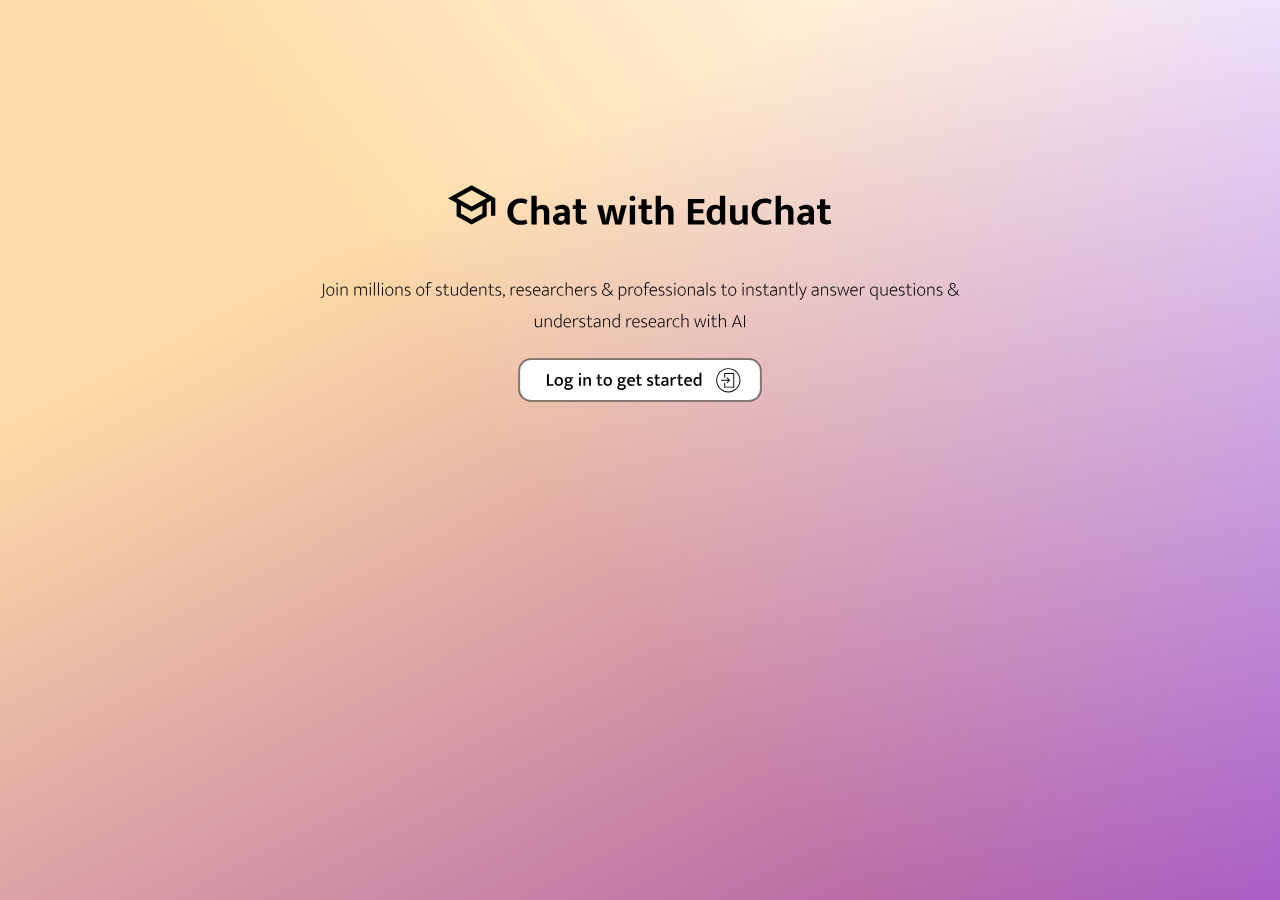
==== front/index.html @ 466283b2 "add front" ====
<!DOCTYPE html>
<html lang="en">
<head>
    <meta charset="UTF-8">
    <meta name="viewport" content="width=device-width, initial-scale=1.0">
    <title>Document</title>
    <link rel="stylesheet" href="style\reset.css">
    <link rel="stylesheet" href="style\main.css">
</head>
<body>
    <main class="base-window-container">
        <!-- <img class="background" src="media\svg\background.svg" alt="background"> -->
        <div class="welcome-page-container">
            <img class="welcomeWindowTopText" src="media\svg\welcomePage\top_text.svg" alt="welcome image">
            <img class="welcomeWindowBottomText" src="media\svg\welcomePage\bottom_text.svg" alt="welcome image">
            <a href="login-form.html"><img class="getLogButton" src="media\svg\welcomePage\loginButton.svg" alt="log button"></a>
        </div>
    </main>
</body>
</html>
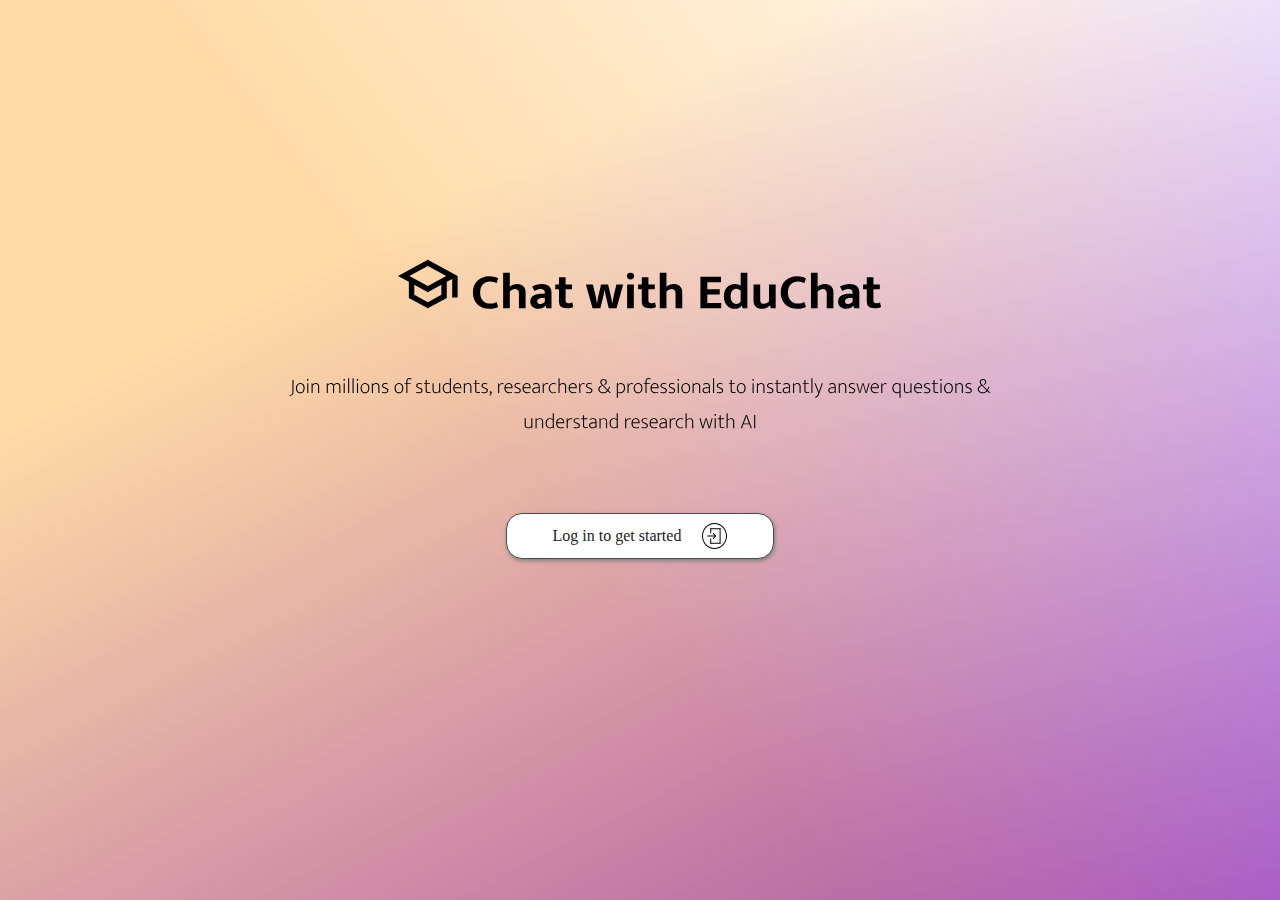
==== commit b00df8fe: "update front and api" ====
--- a/front/index.html
+++ b/front/index.html
@@ -3,9 +3,10 @@
 <head>
     <meta charset="UTF-8">
     <meta name="viewport" content="width=device-width, initial-scale=1.0">
-    <title>Document</title>
+    <title>index</title>
     <link rel="stylesheet" href="style\reset.css">
     <link rel="stylesheet" href="style\main.css">
+    <link rel="stylesheet" href="style\index.css">
 </head>
 <body>
     <main class="base-window-container">
@@ -13,8 +14,13 @@
         <div class="welcome-page-container">
             <img class="welcomeWindowTopText" src="media\svg\welcomePage\top_text.svg" alt="welcome image">
             <img class="welcomeWindowBottomText" src="media\svg\welcomePage\bottom_text.svg" alt="welcome image">
-            <a href="login-form.html"><img class="getLogButton" src="media\svg\welcomePage\loginButton.svg" alt="log button"></a>
+            <!-- <a href="login-form.html"><img class="getLogButton" src="media\svg\welcomePage\loginButton.svg" alt="log button"></a> -->
+            <div id="loginButton" class="login-button-container" >
+                <span>Log in to get started</span>
+                <img src="media\\svg\\welcomePage\\icon-input.svg" alt="icon input">
+            </div>
         </div>
     </main>
+    <script src="./script/index.js"></script>
 </body>
 </html>